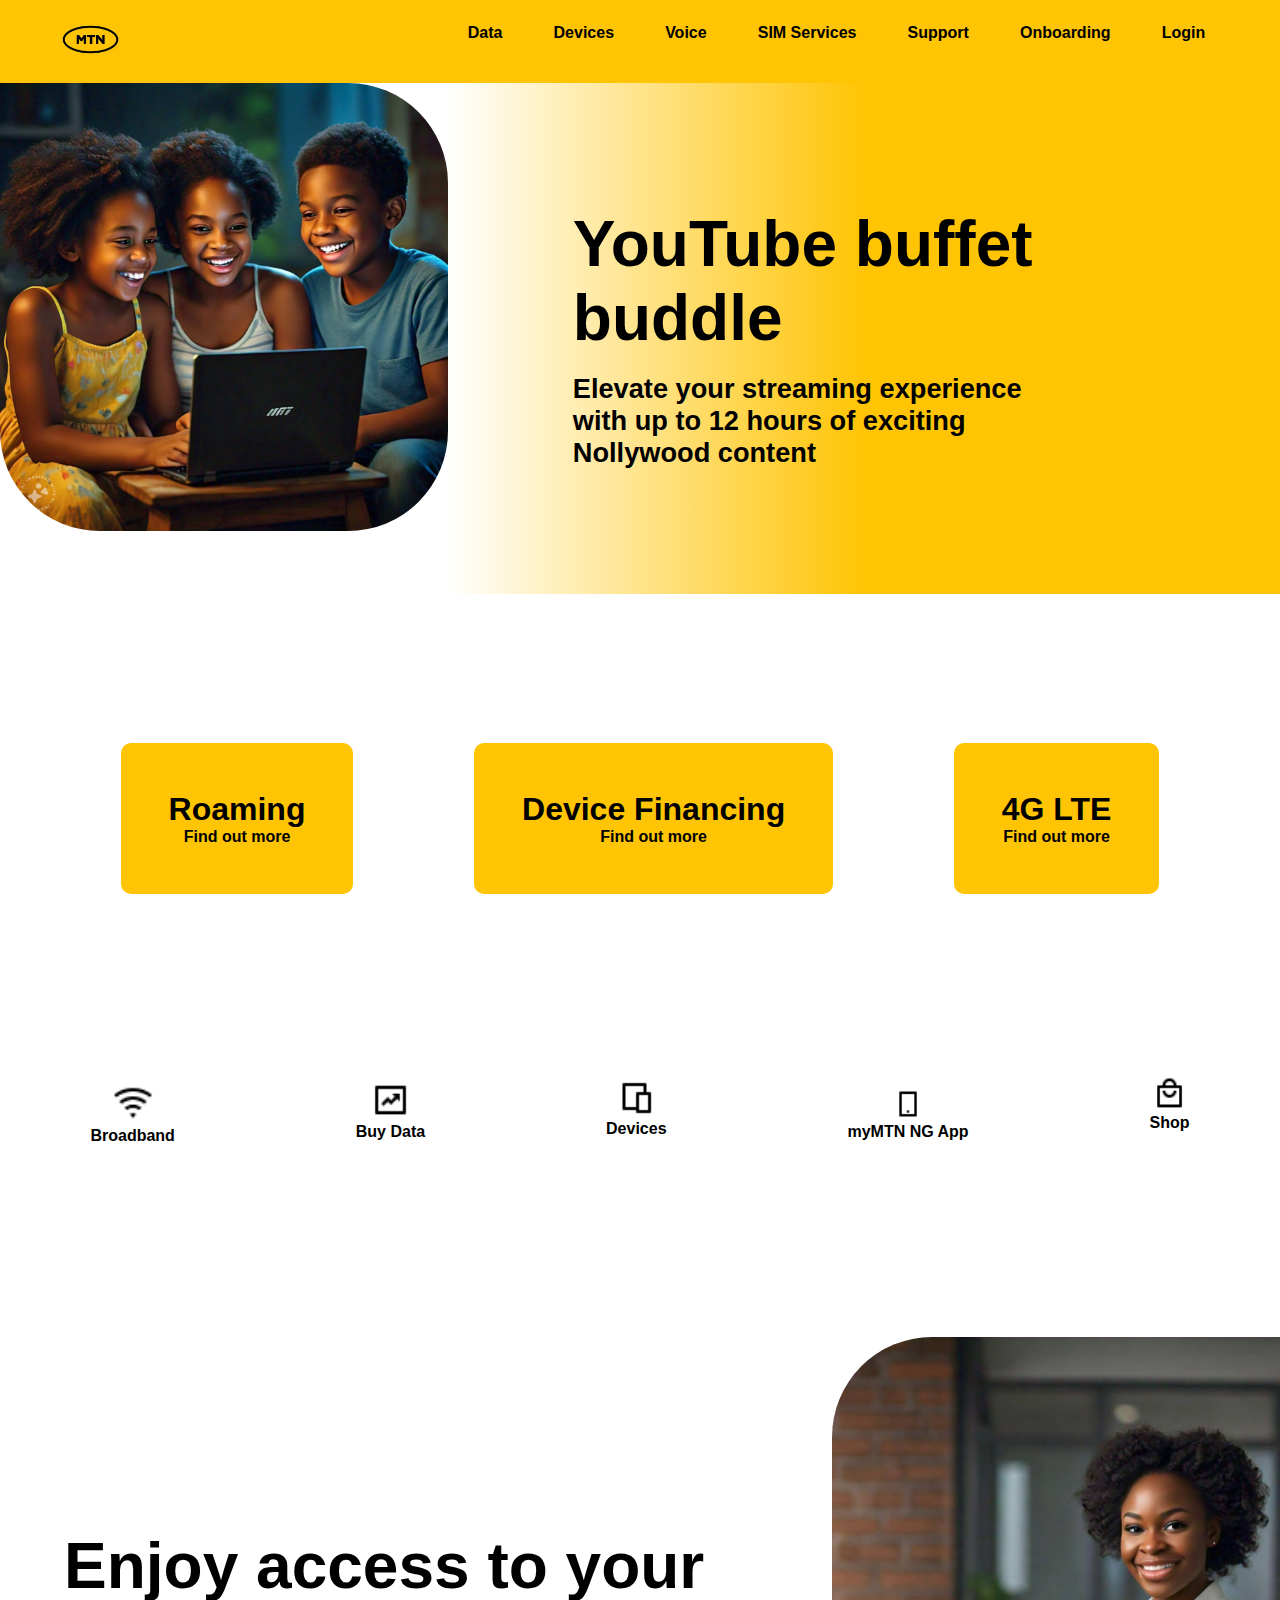
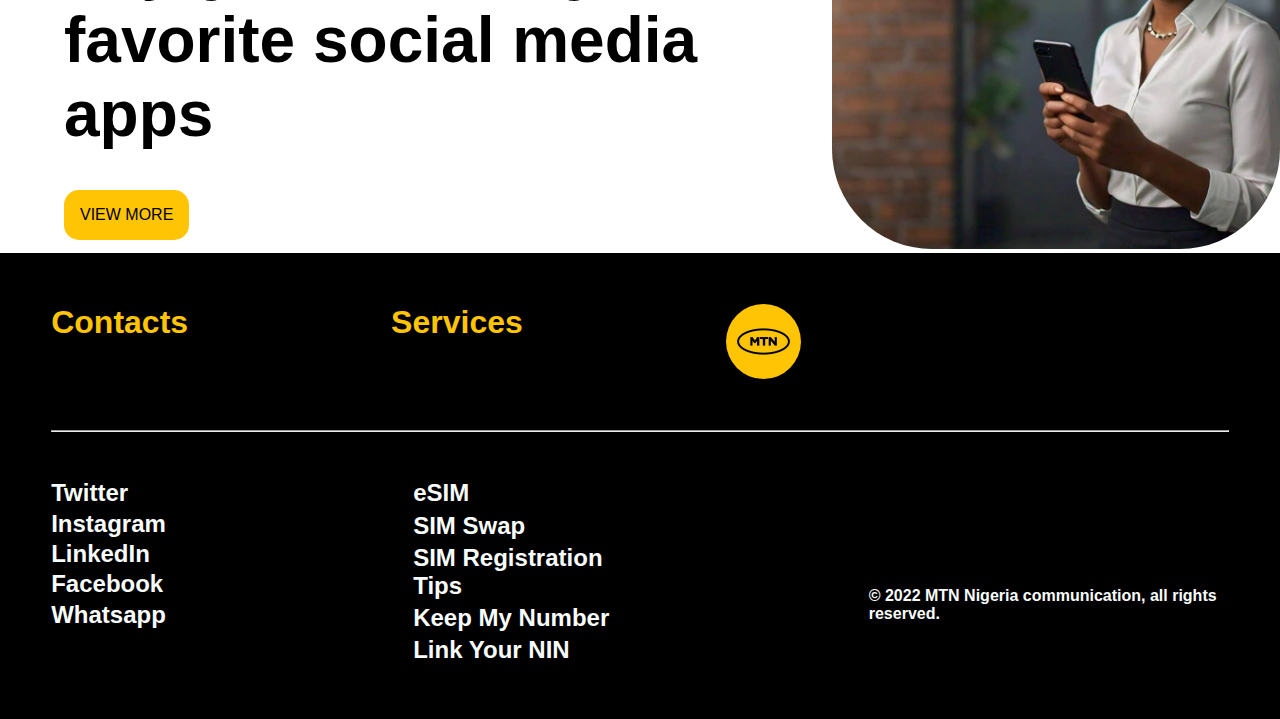
==== index.html @ 0077e1ca "done" ====
<!DOCTYPE html>
<html lang="en">
<head>
  <meta charset="UTF-8">
  <meta name="viewport" content="width=device-width, initial-scale=1.0">
  <link rel="stylesheet" href="/Styles/syles.css">
  <title>MTN-Nigeria</title>
</head>
<body>
  <header>
    <div class="irene">
      <article class="logo">
        <a href="/Html Pages/index.html">
          <img src="/Images/mtn-logo.jpg" alt="">
        </a>
      </article>

      <nav>
        <a href="#">Data</a>
        <a href="#">Devices</a>
        <a href="#">Voice</a>
        <a href="#">SIM Services</a>
        <a href="#">Support</a>
        <a href="/Html Pages/onboarding.html">Onboarding</a>
        <a href="/Html Pages/login.html">Login</a>
      </nav>

      <div>
        <img class="open" src="/Images/menu-line.png" alt="">
        <img class="close" src="/Images/close-fill.png" alt="">
      </div>
    </div>

    <div class="nav2">
      <a href="#">Data</a>
      <a href="#">Devices</a>
      <a href="#">Voice</a>
      <a href="#">SIM Services</a>
      <a href="#">Support</a>
      <hr>
      <a href="/Html Pages/onboarding.html">Onboarding</a>
      <a href="/Html Pages/login.html">Login</a>
    </div>

    <!-- <article class="search-box">
      <input type="search" name="search" id="search">
      <img src="/Images/search-line.png" alt="">
    </article> -->
  </header>

  <section>
    <article class="first-sect">
      <div class="left">
        <img src="/Images/firstpicture.jpg" alt="">
      </div>

      <div class="right">
        <div>
          <h1>YouTube buffet buddle</h1>
          <p>Elevate your streaming experience with up to 12 hours of exciting Nollywood content</p>
        </div>
      </div>
    </article>

    <article class="cards-container">
      <a class="cards" href="#">
        <h3>Roaming</h3>
        <p>Find out more</p>
      </a>

      <a class="cards" href="#">
        <h3>Device Financing</h3>
        <p>Find out more</p>
      </a>

      <a class="cards" href="#">
        <h3>4G LTE</h3>
        <p>Find out more</p>
      </a>
    </article>

    <article class="device">
      <div class="devices">
        <img src="/Images/wifi-line.png" alt="">
        <p>Broadband</p>
      </div>

      <div class="devices">
        <img src="/Images/funds-box-line.png" alt="">
        <p>Buy Data</p>
      </div>

      <div class="devices">
        <img src="/Images/device-line.png" alt="">
        <p>Devices</p>
      </div>

      <div class="devices">
        <img src="/Images/smartphone-line.png" alt="">
        <p>myMTN NG App</p>
      </div>

      <div class="devices">
        <img src="/Images/shopping-bag-4-line.png" alt="">
        <p>Shop</p>
      </div>
    </article>

    <div class="third-sect">
      <div class="access">
        <h1>Enjoy access to your favorite social media apps</h1>
        <button type="button">VIEW MORE</button>
      </div>
  
      <div class="picture">
        <img src="/Images/first pic.jpg" alt="">
      </div>
    </div>
  </section>

  <footer>
    <div class="parent">
      <div class="top">
        <h3>Contacts</h3>
        <h3>Services</h3>
        <a href="/Html Pages/index.html"><img src="/Images/mtn-logo.jpg" alt=""></a>
      </div>
  
      <hr>
  
      <div class="bottom">
        <div class="list">
          <p>Twitter</p>
          <p>Instagram</p>
          <p>LinkedIn</p>
          <p>Facebook</p>
          <p>Whatsapp</p>
        </div>
  
        <div class="list">
          <p>eSIM</p>
          <p>SIM Swap</p>
          <p>SIM Registration Tips</p>
          <p>Keep My Number</p>
          <p>Link Your NIN</p>
        </div>

        <div class="right">
          <p>© 2022 MTN Nigeria communication, all rights reserved.</p>
        </div>
      </div>

      <div class="right2">
        <p>© 2022 MTN Nigeria communication, all rights reserved.</p>
      </div>
    </div>
  </footer>

  <script src="/nav.js"></script>
</body>
</html>
---- Styles/syles.css ----
* {
  padding: 0;
  margin: 0;
  box-sizing: border-box;
}

header {
  position: sticky;
  top: 0;
  z-index: 2;
}

header .irene {
  display: flex;
  /* grid-template-columns: auto auto auto; */
  width: 100%;
  background-color: #FFC404;
  padding: 0 4%;
}

header > .irene > .logo {
  width: 50%;
}

header > .irene > .logo img {
  width: 20%;
}

header > .irene > nav {
  width: 100%;
  text-align: right;
  padding: 2% 0;
}

header > .irene > nav a {
  color: black;
  text-align: right;
  text-decoration: none;
  padding: 0 3%;
  font-size: 1rem;
  font-family: 'Segoe UI', sans-serif;
  font-weight: 600;
}

header > .irene > div > .open {
  display: none;
  cursor: pointer;
}

header > .irene > div > .close {
  display: none;
  cursor: pointer;
}

header > .nav2 {
  display:  none;
}

header > .search-box {
  width: 60%;
  text-align: right;
  padding: 2% 0;
}

header > .search-box input {
  background: transparent;
  border: 2px solid black;
  text-align: right;
}

section > .first-sect {
  width: 100%;
  display: flex;
}

section > .first-sect .left {
  width: 35%;
  /* background-color: #FFC404; */
} 

section > .first-sect .left img {
  width: 100%;
  border-bottom-right-radius: 100px;
  border-top-right-radius: 100px;
  border-bottom-left-radius: 100px;
}

section > .first-sect .right {
  width: 65%;
  background: linear-gradient(to right, white, #FFC404 50%);
}

section > .first-sect .right div {
  margin: 15% auto;
  width: 70%;
}

section > .first-sect .right h1 {
  font-size: 4rem;
  font-family: 'Segoe UI', sans-serif;
  font-weight: 600;
  padding-bottom: 3%;
}

section > .first-sect .right p {
  font-size: 1.7rem;
  font-family: 'Segoe UI', sans-serif;
  font-weight: 600;
  max-width: 80%;
}

section > .cards-container {
  display: grid;
  grid-template-columns: auto auto auto;
  align-content: center;
  justify-content: space-evenly;
  width: 100%;
  height: 50vh;
}

section > .cards-container .cards {
  border-radius: 10px;
  padding: 3rem;
  width: 100%;
  text-decoration: none;
  text-align: center;
  background: #FFC404;
}


section > .cards-container .cards:hover {
    width: 100%;
}

section > .cards-container .cards:hover{
    top: -5px;
    box-shadow: 0px 30px 50px 0px rgba(5, 5, 6, 0.15);
    min-width: 100%;
    position: relative;
    overflow: hidden;
    transition: 0.3s ease-in-out;
    cursor:pointer;
    text-align: center;
}


section > .cards-container .cards h3 {
  font-size: 2rem;
  font-family: 'Segoe UI', sans-serif;
  font-weight: 700;
  color: black;
}

section > .cards-container .cards p {
  font-size: 1rem;
  font-family: 'Segoe UI', sans-serif;
  font-weight: 600;
  color: black;
}

section > .device {
  display: grid;
  grid-template-columns: auto auto auto auto auto;
  text-align: center;
  width: 100%;
}

section > .device > .devices {
  width: 100%;
  margin-top: 15%;
}

section > .device > .devices img {
  width: 15%;
  text-align: center;
}

section > .device > .devices:nth-child(4) img {
  width: 10%;
}


section > .device > .devices p {
  font-size: 1rem;
  font-family: 'Segoe UI', sans-serif;
  font-weight: 600;
}

section > .third-sect {
  display:  flex;
  justify-content: center;
  align-content: center;
  margin-top: 15%;
}

section >.third-sect .picture {
  width: 35%;
}

section > .third-sect .picture img {
  width: 100%;
  border-top-left-radius: 100px;
  border-bottom-left-radius: 100px;
  border-bottom-right-radius: 100px;
}

section .third-sect > .access {
  width: 65%;
  padding-top: 15%;
  padding-left: 5%;
}

section .third-sect > .access h1 {
  font-size: 4rem;
  font-family: 'Segoe UI', sans-serif;
  font-weight: 600;
}

section > .third-sect > .access button {
  font-family: 'Segoe UI', sans-serif;
  font-size: 1rem;
  font-weight: 500;
  background-color: #FFC404;
  border: none;
  border-radius: 15px;
  padding: 1rem;
  margin-top: 5%;
}

section > .third-sect > .access button:hover {
  background-color: antiquewhite;
  transition: 0.3s ease-in-out;
  cursor:pointer;
}

footer {
  background: black;
  padding: 4% 4%;
}

footer > hr {
  color: #FFC404;
}

footer > .parent {
  color: #F8FCFB;
}

footer > .parent > .top {
  display: grid;
  grid-template-columns: auto auto auto;
  width: 100%;
  padding-bottom: 4%;
}

footer > .parent > .top img {
  width: 15%;
  border-radius: 100px;
}

footer > .parent > .bottom {
  display: flex;
  gap: 21%;
  width: 100%;
  padding-top: 4%;
}

footer > .parent h3 {
  font-size: 2rem;
  font-family: 'Segoe UI', sans-serif;
  font-weight: 700;
  color: #FFC404;
}

footer > .parent h3:hover {
  color: white;
  transition: 5ms ease-in-out;
}

footer > .parent > .bottom p {
  font-size: 1.5rem;
  font-family: 'Segoe UI', sans-serif;
  font-weight: 700;
  padding-bottom: 2%;
}

footer > .parent > .bottom p:hover {
  color: #FFC404;
  transition: 5ms ease-in-out;
}

footer > .parent > .bottom .right p {
  font-size: 1rem;
  font-family: 'Segoe UI', sans-serif;
  font-weight: 700;
  padding-top: 30%;
}

footer > .parent > .right2 {
  display: none;
}

@media screen and (max-width: 480px) and (min-width: 320px) {
  header > .irene {
    display: flex;
    justify-content: space-between;
    /* grid-template-columns: auto auto auto; */
    width: 100%;
    background-color: #FFC404;
    padding: 0 4%;
  }
  
  header > .irene > .logo {
    width: 50%;
  }
  
  header > .irene > .logo img {
    width: 25%;
  }

  header > .irene > nav {
    width: 100%;
    text-align: right;
    padding: 2% 0;
    display: none;
  }

  header > .irene > nav a {
    color: black;
    text-align: right;
    text-decoration: none;
    padding: 0 3%;
    font-size: 1rem;
    font-family: 'Segoe UI', sans-serif;
    font-weight: 600;
  }

  header > .irene > div {
    text-align: center;
    width: 7%;
    align-content: center;
    justify-content: center;
  }

  header > .irene > div .open {
    width:  100%;
    display: block;
  }

  header > .irene > div .open.hide {
      display: none;
  }

  header > .irene > div .close {
      width: 150%;
  }

  header > .irene > div .close.hide {
      display: block;
  }
  
  header > .nav2.visible {
    display: flex;
    flex-direction: column;
    background: var(--Ter, #F8FCFB);
    gap: 7px;
    z-index: 5%;
    padding: 10%;
    position: fixed;
    width: 100%;
    height: 100vh;
}

  header > .nav2.visible a {
    color: black;
    font-family: 'Segoe UI', sans-serif;
    font-weight: 600;
    font-size: 1rem;
    font-style: normal;
    line-height: 140%;
    text-decoration: none;
    padding: 12px 20px;
    justify-content: center;
    align-items: center;
  }

  header > .nav2.visible a:hover {
    color: #FFC404;
  }
  
  section > .first-sect {
    width: 100%;
    display: flex;
    flex-direction: column;
    margin-bottom: 50%;
  }
  
  section > .first-sect .left {
    width: 100%;
    /* background-color: #FFC404; */
  } 
  
  section > .first-sect .left img {
    width: 100%;
    border-bottom-right-radius: 0;
    border-top-right-radius: 0;
    border-bottom-left-radius: 0;
  }
  
  section > .first-sect .right {
    width: 100%;
    background: linear-gradient(to bottom, white, #FFC404 80%);
  }
  
  section > .first-sect .right div {
    margin: 15% auto;
    width: 100%;
  }
  
  section > .first-sect .right h1 {
    font-size: 2.5rem;
    padding-bottom: 3%;
  }
  
  section > .first-sect .right p {
    font-size: 1rem;
    font-family: 'Segoe UI', sans-serif;
    font-weight: 600;
    max-width: 80%;
  }
  
  section > .cards-container {
    display: grid;
    grid-template-columns: auto;
    gap: 20px;
    align-content: center;
    width: 100%;
    height: 50vh;
    padding: 0 4%;
  }

  section > .cards-container .cards:hover{
    top: -5px;
    box-shadow: 0px 30px 50px 0px rgba(5, 5, 6, 0.15);
    min-width: 100%;
    min-height: 20vh;
    position: relative;
    overflow: hidden;
    transition: 0.3s ease-in-out;
    cursor:pointer;
  }
  
  section > .cards-container .cards h3 {
    font-size: 1.5rem;
    font-family: 'Segoe UI', sans-serif;
    font-weight: 700;
    color: black;
  }
  
  section > .cards-container .cards p {
    font-size: 1rem;
  }
  
  section > .device {
    display: grid;
    grid-template-columns: auto auto;
    text-align: center;
    width: 100%;
    margin-top: 40%;
    gap: 40px;
  }
  
  section > .device > .devices {
    width: 100%;
    margin-top: 15%;
  }
  
  section > .device > .devices img {
    width: 25%;
    text-align: center;
  }

  section > .device > .devices:nth-child(2) img {
    width: 14%;
  }

  section > .device > .devices:nth-last-child(2) img {
    width: 14%;
  }
  
  section > .device > .devices p {
    font-size: 1.3rem;
    font-family: 'Segoe UI', sans-serif;
    font-weight: 600;
  }
  
  section > .third-sect {
    display:  flex;
    flex-direction: column;
    justify-content: center;
    align-content: center;
    margin-top: 15%;
  }
  
  section >.third-sect .picture {
    width: 100%;
    margin-top: 5%;
  }
  
  section > .third-sect .picture img {
    width: 100%;
    border-top-left-radius: 0;
    border-bottom-left-radius: 0;
    border-bottom-right-radius: 0;
  }
  
  section .third-sect > .access {
    width: 100%;
    padding-top: 15%;
    padding-left: 5%;
  }
  
  section .third-sect > .access h1 {
    font-size: 2.5rem;
    font-family: 'Segoe UI', sans-serif;
    font-weight: 600;
  }
  
  section > .third-sect > .access button {
    border: none;
    border-radius: 15px;
    padding: 1rem;
    margin-top: 5%;
  }
  
  section > .third-sect > .access button:hover {
    background-color: antiquewhite;
    transition: 0.3s ease-in-out;
    cursor:pointer;
  } 

  footer {
    background: black;
    padding: 4% 4%;
  }
  
  footer > hr {
    color: #FFC404;
  }
  
  footer > .parent {
    color: #F8FCFB;
  }
  
  footer > .parent > .top {
    display: grid;
    grid-template-columns: auto auto auto;
    width: 100%;
    padding-bottom: 4%;
    gap: 7%;
    text-align: center;
    justify-content: center;
    align-content: center;
  }
  
  footer > .parent > .top img {
    width: 40%;
    border-radius: 100px;
  }
  
  footer > .parent > .bottom {
    display: flex;
    gap: 21%;
    width: 100%;
    padding-top: 4%;
  }
  
  footer > .parent h3 {
    font-size: 1.5rem;
    font-family: 'Segoe UI', sans-serif;
    font-weight: 700;
    color: #FFC404;
  }
  
  footer > .parent h3:hover {
    color: white;
    transition: 5ms ease-in-out;
  }
  
  footer > .parent > .bottom p {
    font-size: 1rem;
    font-family: 'Segoe UI', sans-serif;
    font-weight: 700;
  }
  
  footer > .parent > .bottom p:hover {
    color: #FFC404;
    transition: 5ms ease-in-out;
  }
  
  footer > .parent > .bottom .right p {
    display: none;
  }

  footer > .parent > .right2 {
    display: flex;
    padding-top: 10%;
  }

  footer > .parent > .right2 p:hover {
    color: #FFC404;
    transition: 5ms ease-in-out;
  }
}

@media screen and (max-width: 1024px) and (min-width: 768px) {
  header > .irene {
    display: flex;
    justify-content: space-between;
    /* grid-template-columns: auto auto auto; */
    width: 100%;
    background-color: #FFC404;
    padding: 0 4%;
  }
  
  header > .irene > .logo {
    width: 50%;
  }
  
  header > .irene > .logo img {
    width: 25%;
  }

  header > .irene > nav {
    width: 100%;
    text-align: right;
    padding: 2% 0;
    display: none;
  }

  header > .irene > nav a {
    color: black;
    text-align: right;
    text-decoration: none;
    padding: 0 3%;
    font-size: 1rem;
    font-family: 'Segoe UI', sans-serif;
    font-weight: 600;
  }

  header > .irene > div {
    text-align: center;
    width: 7%;
    align-content: center;
    justify-content: center;
  }

  header > .irene > div .open {
    width:  100%;
    display: block;
  }

  header > .irene > div .open.hide {
    display: none;
  }

  header > .irene > div .close {
    width: 150%;
  }

  header > .irene > div .close.hide {
   display: block;
  }
  
  header > .nav2.visible {
    display: flex;
    flex-direction: column;
    background: var(--Ter, #F8FCFB);
    gap: 15px;
    z-index: 5%;
    padding: 10%;
    position: fixed;
    width: 100%;
    height: 100vh;
  }

  header > .nav2.visible a {
    color: black;
    font-family: 'Segoe UI', sans-serif;
    font-weight: 600;
    font-size: 2rem;
    font-style: normal;
    line-height: 140%;
    text-decoration: none;
    padding: 12px 20px;
    justify-content: center;
    align-items: center;
  }

  header > .nav2.visible a:hover {
    color: #FFC404;
  }

  header > .nav2 {
    display: none;
  }
  
  header > .search-box {
    width: 60%;
    text-align: right;
    padding: 2% 0;
  }
  
  header > .search-box input {
    background: transparent;
    border: 2px solid black;
    text-align: right;
  }
  
  section > .first-sect {
    width: 100%;
    display: flex;
    flex-direction: column;
    margin-bottom: 50%;
  }
  
  section > .first-sect .left {
    width: 100%;
    /* background-color: #FFC404; */
  } 
  
  section > .first-sect .left img {
    width: 100%;
    border-bottom-right-radius: 0;
    border-top-right-radius: 0;
    border-bottom-left-radius: 0;
  }
  
  section > .first-sect .right {
    width: 100%;
    padding: 3rem 0;
    background: linear-gradient(to bottom, white, #FFC404 80%);
    text-align: center;
  }
  
  section > .first-sect .right div {
    margin: 15% auto;
    width: 100%;
  }
  
  section > .first-sect .right h1 {
    font-size: 3.5rem;
    padding-bottom: 3%;
  }
  
  section > .first-sect .right p {
    font-size: 2.5rem;
    font-family: 'Segoe UI', sans-serif;
    font-weight: 600;
    max-width: 100%;
    padding: 0 2%;
  }
  
  section > .cards-container {
    display: grid;
    grid-template-columns: auto;
    gap: 50px;
    align-content: center;
    width: 100%;
    height: 55vh;
    padding: 0 4%;
  }

  section > .cards-container .cards:hover{
    top: -5px;
    box-shadow: 0px 30px 50px 0px rgba(5, 5, 6, 0.15);
    min-width: 100%;
    min-height: 33vh;
    position: relative;
    overflow: hidden;
    transition: 0.3s ease-in-out;
    cursor:pointer;
  }

  section > .cards-container .cards {
    padding: 7rem;
  }
  
  section > .cards-container .cards h3 {
    font-size: 3.4rem;
    font-family: 'Segoe UI', sans-serif;
    font-weight: 700;
    color: black;
  }
  
  section > .cards-container .cards p {
    font-size: 2rem;
  }
  
  section > .device {
    display: grid;
    grid-template-columns: auto auto;
    gap: 60px;
    text-align: center;
    width: 100%;
    margin-top: 50%;
  }
  
  section > .device > .devices {
    width: 100%;
    margin-top: 0%;
  }

  section > .device > .devices:nth-child(2) img {
    width: 21%;
  }

  section > .device > .devices:nth-last-child(2) img {
    width: 19%;
  }
  
  section > .device > .devices img {
    width: 25%;
    text-align: center;
  }
  
  section > .device > .devices p {
    font-size: 2.5rem;
    font-family: 'Segoe UI', sans-serif;
    font-weight: 600;
  }
  
  section > .third-sect {
    display:  flex;
    flex-direction: column;
    justify-content: center;
    align-content: center;
    margin-top: 15%;
  }
  
  section >.third-sect .picture {
    width: 100%;
    margin-top: 5%;
  }
  
  section > .third-sect .picture img {
    width: 100%;
    border-top-left-radius: 0;
    border-bottom-left-radius: 0;
    border-bottom-right-radius: 0;
  }
  
  section .third-sect > .access {
    width: 100%;
    padding-top: 15%;
    padding-left: 5%;
  }
  
  section .third-sect > .access h1 {
    font-size: 3.5rem;
    font-family: 'Segoe UI', sans-serif;
    font-weight: 600;
    padding-right: 2%;
  }
  
  section > .third-sect > .access button {
    border: none;
    border-radius: 15px;
    padding: 1.5rem;
    margin-top: 5%;
  }
  
  section > .third-sect > .access button:hover {
    background-color: antiquewhite;
    transition: 0.3s ease-in-out;
    cursor:pointer;
  } 

  footer {
    background: black;
    padding: 4% 4%;
  }
  
  footer > hr {
    color: #FFC404;
  }
  
  footer > .parent {
    color: #F8FCFB;
  }
  
  footer > .parent > .top {
    display: grid;
    grid-template-columns: auto auto auto;
    width: 100%;
    padding-bottom: 4%;
    gap: 5%;
    /* text-align: center; */
    /* justify-content: center; */
    /* align-content: center; */
  }
  
  footer > .parent > .top img {
    width: 10%;
    border-radius: 100px;
  }
  
  footer > .parent > .bottom {
    display: flex;
    gap: 21%;
    width: 100%;
    padding-top: 4%;
  }
  
  footer > .parent h3 {
    font-size: 1.5rem;
    font-family: 'Segoe UI', sans-serif;
    font-weight: 700;
    color: #FFC404;
  }
  
  footer > .parent h3:hover {
    color: white;
    transition: 5ms ease-in-out;
  }
  
  footer > .parent > .bottom p {
    font-size: 1rem;
    font-family: 'Segoe UI', sans-serif;
    font-weight: 700;
    padding-bottom: 3%;
  }
  
  footer > .parent > .bottom p:hover {
    color: #FFC404;
    transition: 5ms ease-in-out;
  }
  
  footer > .parent > .bottom .right p {
    display: none;
  }

  footer > .parent > .right2 {
    display: flex;
    padding-top: 10%;
  }

  footer > .parent > .right2 p:hover {
    color: #FFC404;
    transition: 5ms ease-in-out;
  }
}
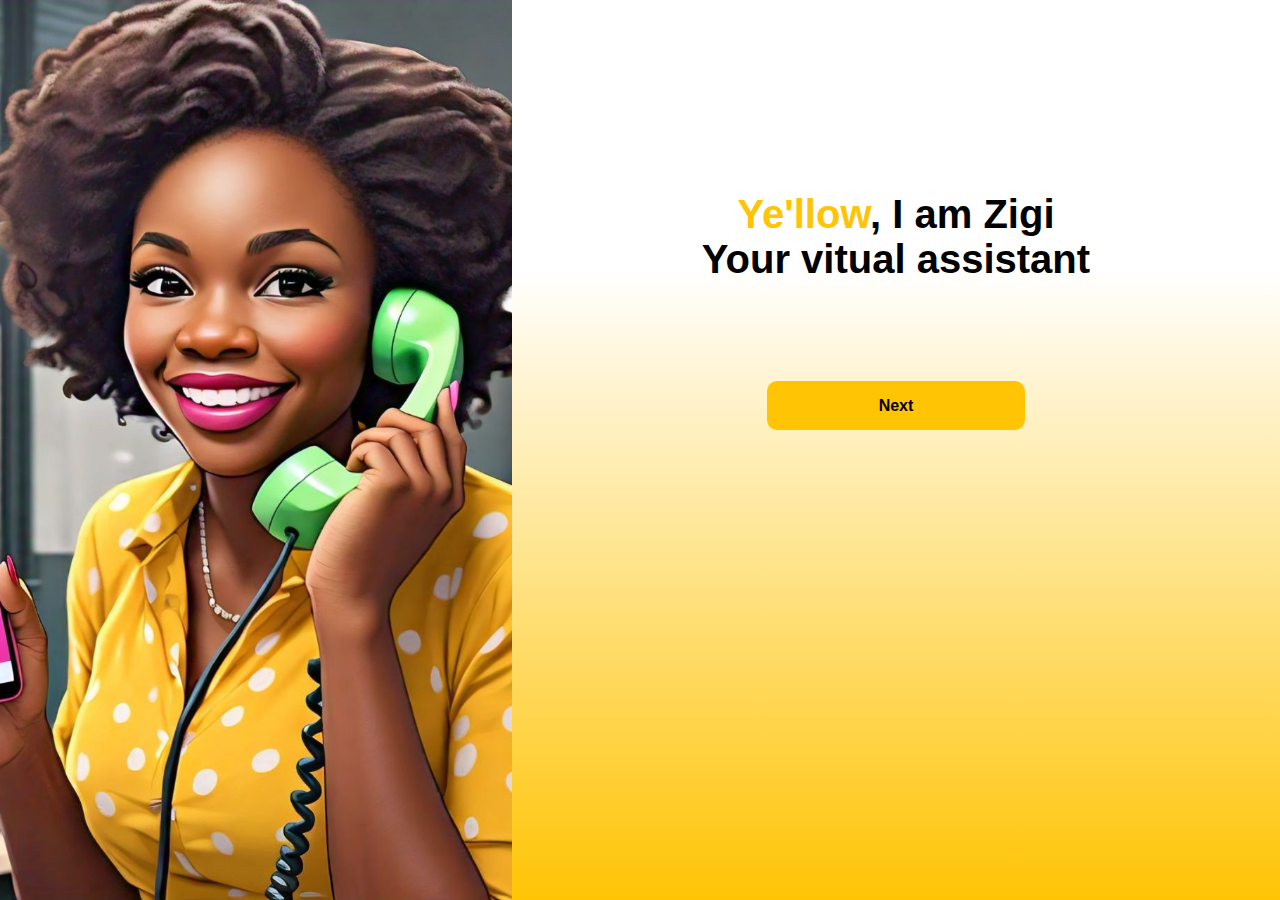
==== commit 86fb88f5: "done" ====
--- a/index.html
+++ b/index.html
@@ -3,159 +3,24 @@
 <head>
   <meta charset="UTF-8">
   <meta name="viewport" content="width=device-width, initial-scale=1.0">
-  <link rel="stylesheet" href="/Styles/syles.css">
-  <title>MTN-Nigeria</title>
+  <link rel="stylesheet" href="/Styles/styles.css">
+  <title>Welcome page</title>
 </head>
 <body>
-  <header>
-    <div class="irene">
-      <article class="logo">
-        <a href="/Html Pages/index.html">
-          <img src="/Images/mtn-logo.jpg" alt="">
-        </a>
-      </article>
-
-      <nav>
-        <a href="#">Data</a>
-        <a href="#">Devices</a>
-        <a href="#">Voice</a>
-        <a href="#">SIM Services</a>
-        <a href="#">Support</a>
-        <a href="/Html Pages/onboarding.html">Onboarding</a>
-        <a href="/Html Pages/login.html">Login</a>
-      </nav>
-
-      <div>
-        <img class="open" src="/Images/menu-line.png" alt="">
-        <img class="close" src="/Images/close-fill.png" alt="">
-      </div>
+  <section>
+    <div class="left">
+      <!-- <img src="/Images/onboard2.jpg" alt=""> -->
     </div>
 
-    <div class="nav2">
-      <a href="#">Data</a>
-      <a href="#">Devices</a>
-      <a href="#">Voice</a>
-      <a href="#">SIM Services</a>
-      <a href="#">Support</a>
-      <hr>
-      <a href="/Html Pages/onboarding.html">Onboarding</a>
-      <a href="/Html Pages/login.html">Login</a>
-    </div>
+    <article class="right">
+      <div>
+        <h2><span>Ye'llow</span>, I am Zigi <br> Your vitual assistant</h2>
 
-    <!-- <article class="search-box">
-      <input type="search" name="search" id="search">
-      <img src="/Images/search-line.png" alt="">
-    </article> -->
-  </header>
-
-  <section>
-    <article class="first-sect">
-      <div class="left">
-        <img src="/Images/firstpicture.jpg" alt="">
-      </div>
-
-      <div class="right">
-        <div>
-          <h1>YouTube buffet buddle</h1>
-          <p>Elevate your streaming experience with up to 12 hours of exciting Nollywood content</p>
-        </div>
+        <article>
+          <a href="/Html Pages/onboarding2.html">Next</a>
+        </article>
       </div>
     </article>
-
-    <article class="cards-container">
-      <a class="cards" href="#">
-        <h3>Roaming</h3>
-        <p>Find out more</p>
-      </a>
-
-      <a class="cards" href="#">
-        <h3>Device Financing</h3>
-        <p>Find out more</p>
-      </a>
-
-      <a class="cards" href="#">
-        <h3>4G LTE</h3>
-        <p>Find out more</p>
-      </a>
-    </article>
-
-    <article class="device">
-      <div class="devices">
-        <img src="/Images/wifi-line.png" alt="">
-        <p>Broadband</p>
-      </div>
-
-      <div class="devices">
-        <img src="/Images/funds-box-line.png" alt="">
-        <p>Buy Data</p>
-      </div>
-
-      <div class="devices">
-        <img src="/Images/device-line.png" alt="">
-        <p>Devices</p>
-      </div>
-
-      <div class="devices">
-        <img src="/Images/smartphone-line.png" alt="">
-        <p>myMTN NG App</p>
-      </div>
-
-      <div class="devices">
-        <img src="/Images/shopping-bag-4-line.png" alt="">
-        <p>Shop</p>
-      </div>
-    </article>
-
-    <div class="third-sect">
-      <div class="access">
-        <h1>Enjoy access to your favorite social media apps</h1>
-        <button type="button">VIEW MORE</button>
-      </div>
-  
-      <div class="picture">
-        <img src="/Images/first pic.jpg" alt="">
-      </div>
-    </div>
   </section>
-
-  <footer>
-    <div class="parent">
-      <div class="top">
-        <h3>Contacts</h3>
-        <h3>Services</h3>
-        <a href="/Html Pages/index.html"><img src="/Images/mtn-logo.jpg" alt=""></a>
-      </div>
-  
-      <hr>
-  
-      <div class="bottom">
-        <div class="list">
-          <p>Twitter</p>
-          <p>Instagram</p>
-          <p>LinkedIn</p>
-          <p>Facebook</p>
-          <p>Whatsapp</p>
-        </div>
-  
-        <div class="list">
-          <p>eSIM</p>
-          <p>SIM Swap</p>
-          <p>SIM Registration Tips</p>
-          <p>Keep My Number</p>
-          <p>Link Your NIN</p>
-        </div>
-
-        <div class="right">
-          <p>© 2022 MTN Nigeria communication, all rights reserved.</p>
-        </div>
-      </div>
-
-      <div class="right2">
-        <p>© 2022 MTN Nigeria communication, all rights reserved.</p>
-      </div>
-    </div>
-  </footer>
-
-  <script src="/nav.js"></script>
 </body>
 </html>--- a/Styles/styles.css
+++ b/Styles/styles.css
@@ -0,0 +1,168 @@
+* {
+  padding: 0;
+  margin:  0;
+  box-sizing: border-box;
+}
+
+section {
+  display: flex;
+  width: 100%;
+  height: 100vh;
+}
+
+section > .left {
+  width: 40%;
+  background-image: url(/Images/onboard2.jpg);
+  background-position: center;
+  background-repeat: no-repeat;
+  background-size: cover;
+}
+
+section > .right {
+  width: 60%;
+  text-align: center;
+  background: linear-gradient(white 30%,#FFC404);
+}
+
+section > .right div {
+  margin: 25% auto;
+}
+
+section > .right h2 {
+  font-size: 2.5rem;
+  font-family: 'Segoe UI', sans-serif;
+  font-weight: 600;
+  padding: 0 2% 10% 2%;
+  line-height: normal;
+}
+
+section > .right h2 span {
+  color: #FFC404;
+}
+
+section .right a {
+  background-color: #FFC404;
+  border: none;
+  border-radius: 10px;
+  width: 50%;
+  padding: 1rem 0;
+  font-family: 'Segoe UI', sans-serif;
+  font-size: 1rem;
+  font-weight: 500;
+}
+
+section .right > div > article {
+  width: 100%;
+  margin-top: 5%;
+}
+
+section .right > div > article a {
+  width: 100%;
+  padding: 1rem 7rem;
+  font-family: 'Segoe UI', sans-serif;
+  font-size: 1rem;
+  font-weight: 600;
+  text-decoration: none;
+  color: black;
+  background-color: #FFC404;
+  border: none;
+  border-radius: 10px;
+  margin-top: 5%;
+}
+
+section > .right > div article a:hover {
+  background: black;
+  border: 2px solid #FFC404;
+  transition: all 300ms ease-in-out;
+  color: #FFC404;
+}
+
+@media screen and (max-width: 480px) and (min-width: 320px) {
+  section {
+    display: flex;
+    flex-direction: column;
+    width: 100%;
+  }
+  
+  section > .left {
+    width: 100%;
+    display: none;
+  }
+  
+  section > .left img{
+    display: none;
+  }
+  
+  section > .right {
+    width: 100%;
+    height: 100vh;
+    text-align: center;
+    background: linear-gradient(white 50%,#FFC404);
+  }
+  
+  section > .right div {
+    margin: 40% 5%;
+  }
+  
+  section > .right h2 {
+    font-size: 2rem;
+  }
+  
+  section .right > div > article {
+    width: 100%;
+    margin-top: 5%;
+    text-align: center;
+  }
+  
+  section .right > div > article a {
+    width: 100%;
+    padding: 1rem 6rem;
+    display: flex;
+    text-align: center;
+    justify-content: center;
+    align-content: center;
+  }
+}
+
+@media screen and (max-width: 1024px) and (min-width: 768px) {
+  section {
+    display: flex;
+    flex-direction: column;
+    width: 100%;
+  }
+  
+  section > .left {
+    width: 100%;
+  }
+  
+  section > .left img{
+    display: none;
+  }
+  
+  section > .right {
+    width: 100%;
+    height: 100vh;
+    text-align: center;
+    background: linear-gradient(white 50%,#FFC404);
+  }
+  
+  section > .right div {
+    margin: 40% auto;
+  }
+  
+  section > .right h2 {
+    font-size: 3.5rem;
+  }
+  
+  section .right > div > article {
+    width: 100%;
+    margin-top: 5%;
+  }
+  
+  section .right > div > article a {
+    width: 100%;
+    padding: 1rem 10rem;
+    font-size: 2rem;
+    font-weight: 600;
+  }
+}